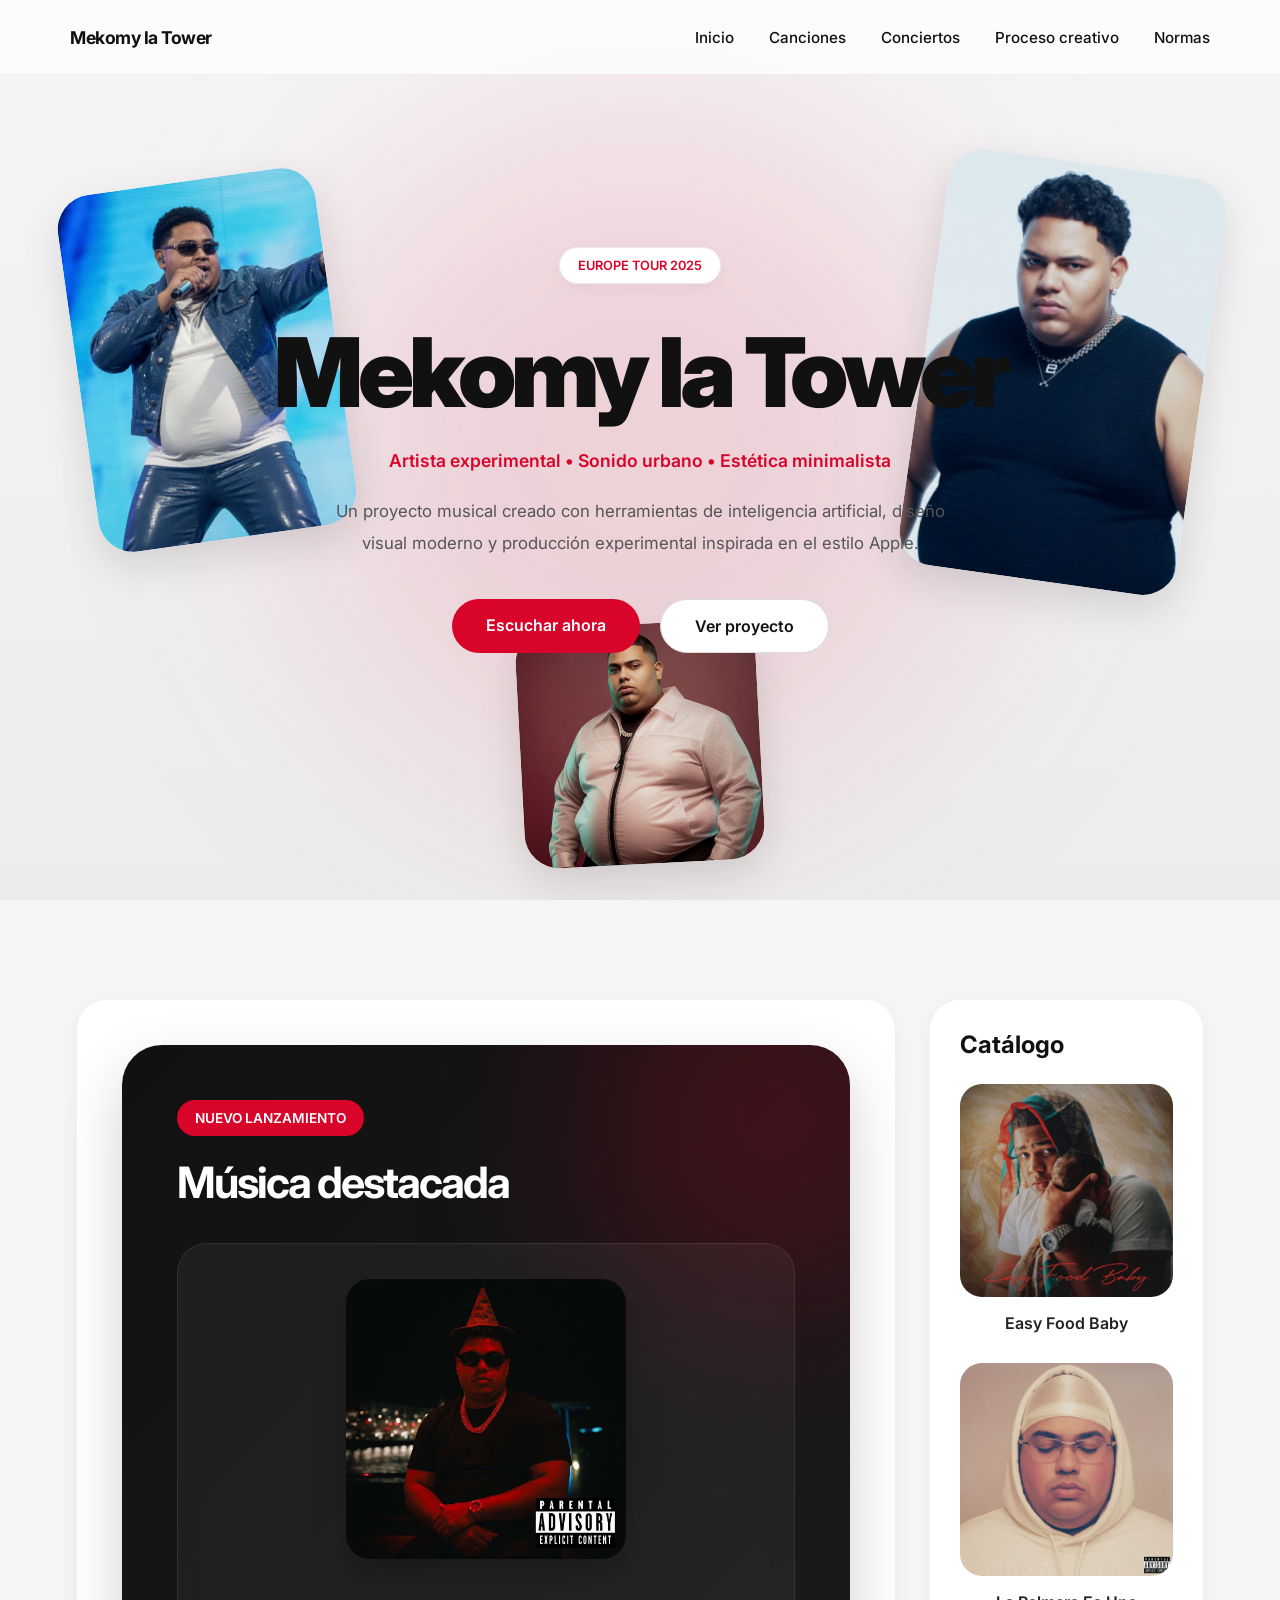
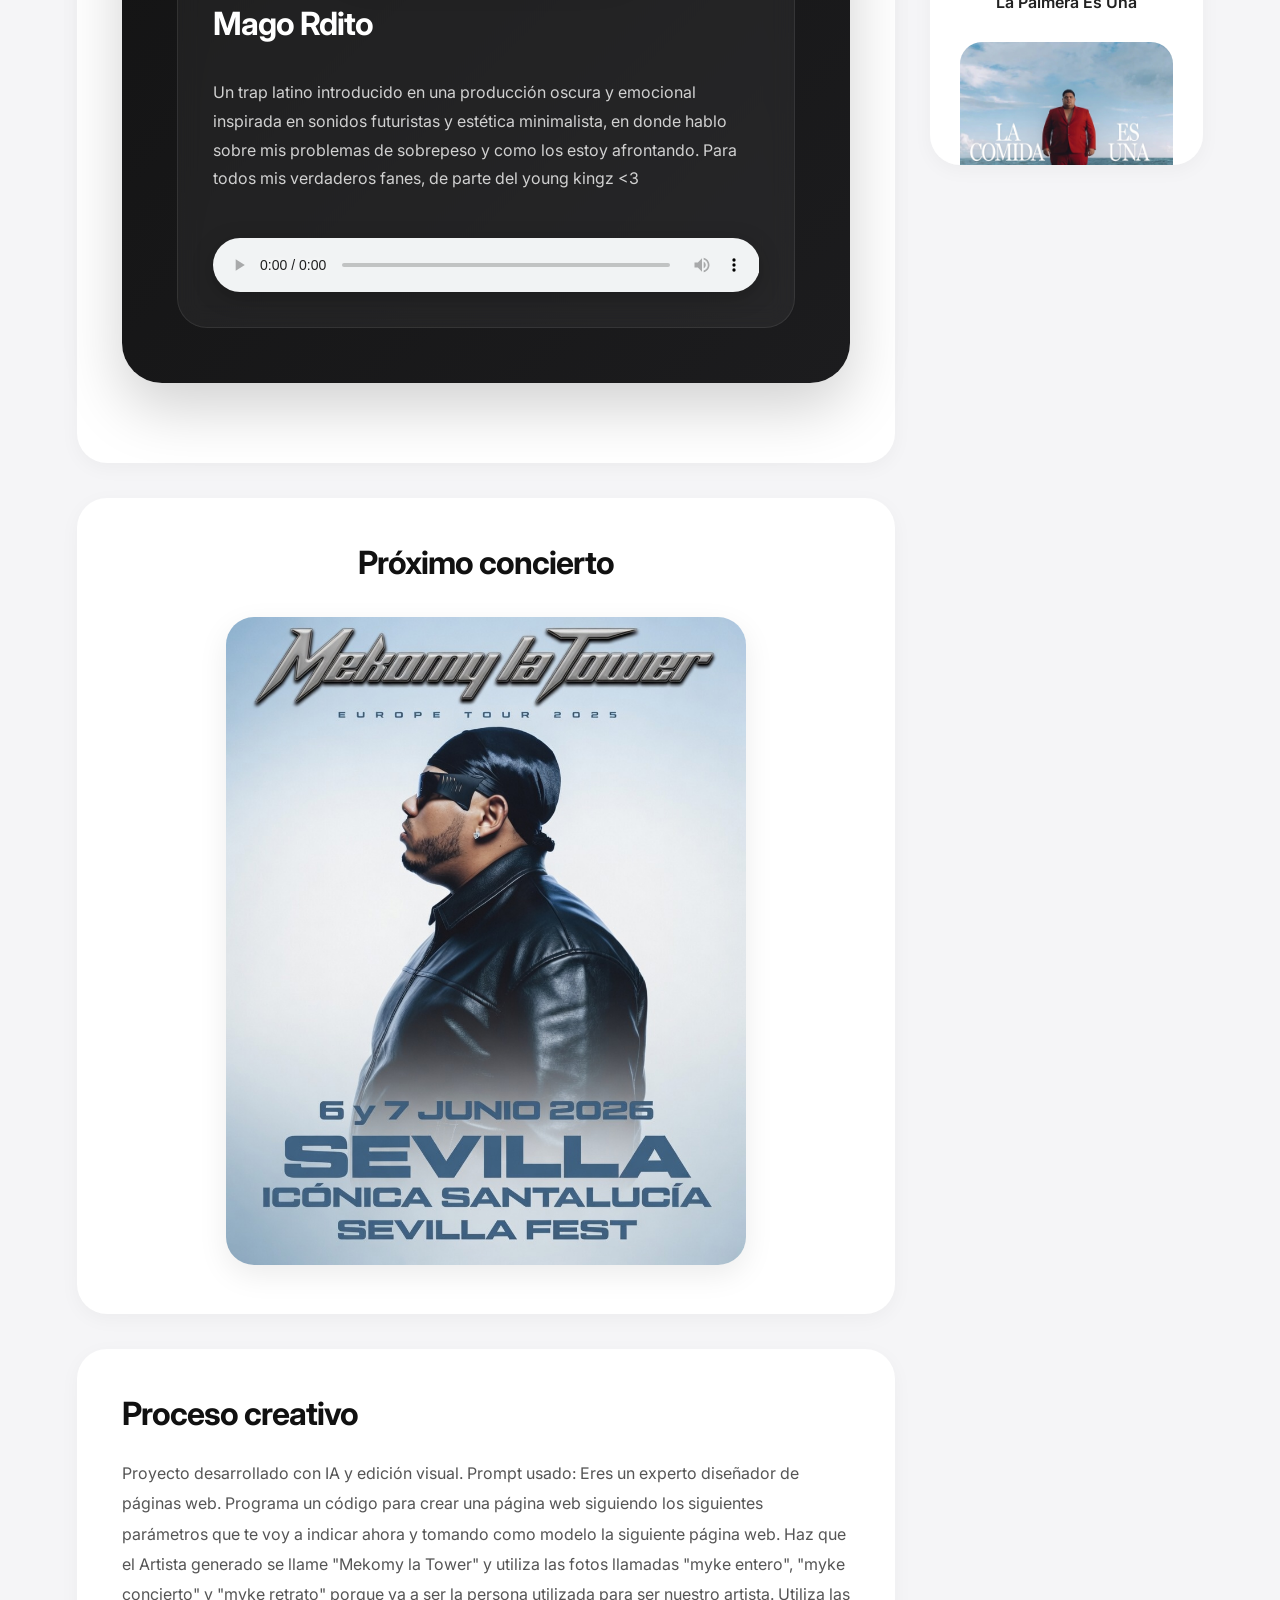
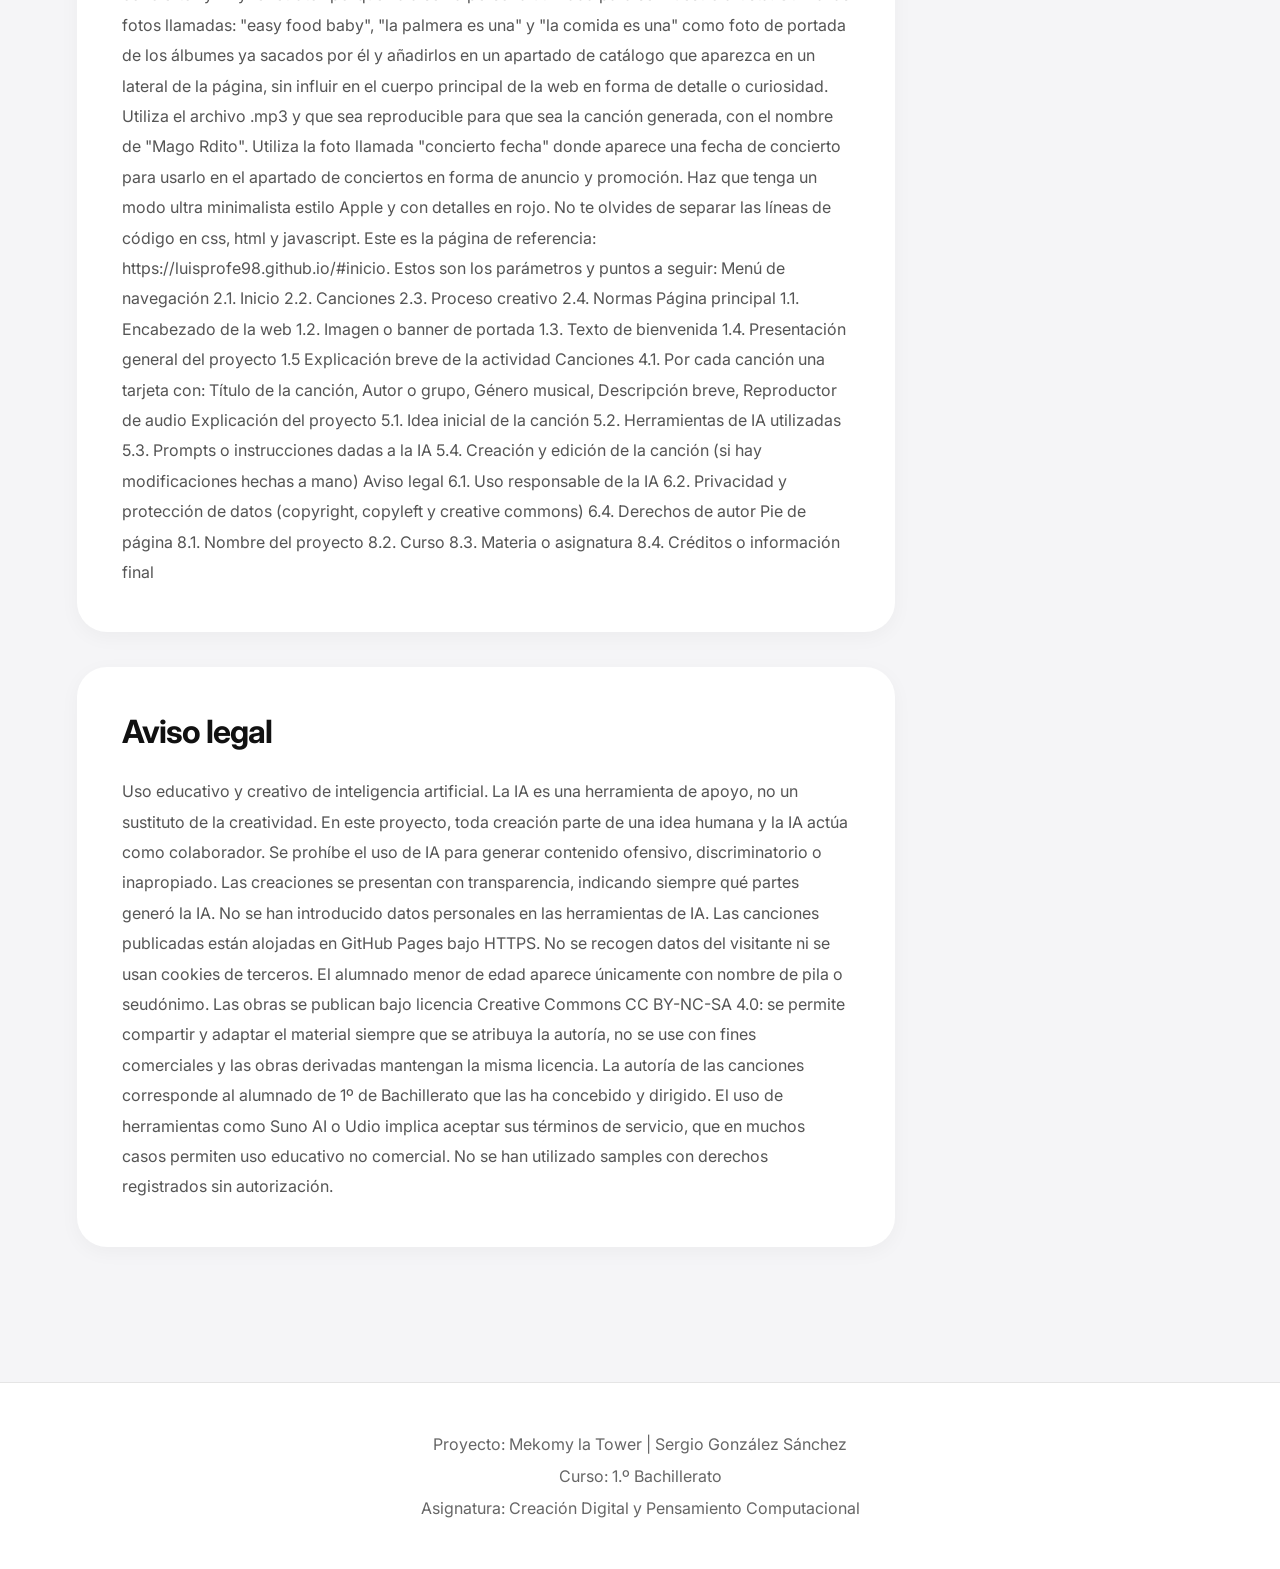
==== Trabajo CDPC/index.html @ 6e84327f "Add files via upload" ====
<!DOCTYPE html>
<html lang="es">

<head>
  <meta charset="UTF-8">
  <meta name="viewport" content="width=device-width, initial-scale=1.0">

  <title>Mekomy la Tower</title>

  <!-- CSS -->
  <link rel="stylesheet" href="./style.css">

  <!-- JS -->
  <script defer src="./script.js"></script>

</head>

<body>

  <header class="navbar">

    <div class="logo">
      Mekomy la Tower
    </div>

    <nav>
      <ul>
        <li><a href="#inicio">Inicio</a></li>
        <li><a href="#canciones">Canciones</a></li>
        <li><a href="#conciertos">Conciertos</a></li>
        <li><a href="#proceso">Proceso creativo</a></li>
        <li><a href="#normas">Normas</a></li>
      </ul>
    </nav>

  </header>

  <!-- HERO -->

  <!-- =========================
     INICIO NUEVO (REEMPLAZAR)
========================= -->

<section class="hero" id="inicio">

  <div class="hero-overlay"></div>

  <!-- IMÁGENES FLOTANTES -->
  <img src="myke concierto.jpg" class="floating-img img-1" alt="">
  <img src="myke entero.jpg" class="floating-img img-2" alt="">
  <img src="myke retrato.jpg" class="floating-img img-3" alt="">

  <div class="hero-content">

    <span class="hero-tag">
      EUROPE TOUR 2025
    </span>

    <h1>Mekomy la Tower</h1>

    <p class="subtitle">
      Artista experimental • Sonido urbano • Estética minimalista
    </p>

    <p class="welcome">
      Un proyecto musical creado con herramientas de inteligencia artificial,
      diseño visual moderno y producción experimental inspirada en el estilo Apple.
    </p>

    <div class="hero-buttons">

      <a href="#canciones" class="btn-main">
        Escuchar ahora
      </a>

      <a href="#proceso" class="btn-secondary">
        Ver proyecto
      </a>

    </div>

  </div>

</section>

  <!-- MAIN -->

  <main class="layout">

    <section class="main-content">

      <!-- CANCIONES -->

      <section class="card" id="canciones">

      <section class="songs card" id="canciones">

  <span class="listen-tag">
    NUEVO LANZAMIENTO
  </span>

  <h2>Música destacada</h2>

  <div class="song-card">

    <img src="myke mago.jpg" class="song-cover" alt="">
    <h3>Mago Rdito</h3>

    <p>
      Un trap latino introducido en una producción oscura y emocional inspirada
      en sonidos futuristas y estética minimalista, en donde hablo sobre mis problemas de sobrepeso y como los estoy afrontando. Para todos mis verdaderos fanes, de parte del young kingz <3
    </p>

    <audio controls>
      <source src="./mago-rdito.mp3" type="audio/mpeg">
    </audio>

  </div>

</section>
      </section>

      <section class="card concert" id="conciertos">

        <h2>Próximo concierto</h2>

        <img src="./concierto fecha.jpg" alt="">

      </section>

      <!-- PROCESO -->

      <section class="card" id="proceso">

        <h2>Proceso creativo</h2>

        <p>
          Proyecto desarrollado con IA y edición visual. Prompt usado:
          Eres un experto diseñador de páginas web. Programa un código para crear una página web siguiendo los siguientes parámetros que te voy a indicar ahora y tomando como modelo la siguiente página web. Haz que el Artista generado se llame "Mekomy la Tower" y utiliza las fotos llamadas "myke entero", "myke concierto" y "myke retrato" porque va a ser la persona utilizada para ser nuestro artista. Utiliza las fotos llamadas: "easy food baby", "la palmera es una" y "la comida es una" como foto de portada de los álbumes ya sacados por él y añadirlos en un apartado de catálogo que aparezca en un lateral de la página, sin influir en el cuerpo principal de la web en forma de detalle o curiosidad. Utiliza el archivo .mp3 y que sea reproducible para que sea la canción generada, con el nombre de "Mago Rdito". Utiliza la foto llamada "concierto fecha" donde aparece una fecha de concierto para usarlo en el apartado de conciertos en forma de anuncio y promoción. Haz que tenga un modo ultra minimalista estilo Apple y con detalles en rojo. No te olvides de separar las líneas de código en css, html y javascript. Este es la página de referencia: https://luisprofe98.github.io/#inicio. Estos son los parámetros y puntos a seguir:
          Menú de navegación
          2.1. Inicio
          2.2. Canciones
          2.3. Proceso creativo
          2.4. Normas
          Página principal
          1.1. Encabezado de la web
          1.2. Imagen o banner de portada
          1.3. Texto de bienvenida
          1.4. Presentación general del proyecto
          1.5 Explicación breve de la actividad
          Canciones
          4.1. Por cada canción una tarjeta con: Título de la canción, Autor o grupo, Género musical, Descripción breve, Reproductor de audio
          Explicación del proyecto
          5.1. Idea inicial de la canción
          5.2. Herramientas de IA utilizadas
          5.3. Prompts o instrucciones dadas a la IA
          5.4. Creación y edición de la canción (si hay modificaciones hechas a mano)
          Aviso legal
          6.1. Uso responsable de la IA
          6.2. Privacidad y protección de datos (copyright, copyleft y creative commons)
          6.4. Derechos de autor
          Pie de página
          8.1. Nombre del proyecto
          8.2. Curso
          8.3. Materia o asignatura
          8.4. Créditos o información final 


      </section>

      <!-- NORMAS -->

      <section class="card" id="normas">

        <h2>Aviso legal</h2>

        <p>
          Uso educativo y creativo de inteligencia artificial.
          La IA es una herramienta de apoyo, no un sustituto de la creatividad. En este proyecto, toda creación parte de una idea humana y la IA actúa como colaborador. Se prohíbe el uso de IA para generar contenido ofensivo, discriminatorio o inapropiado. Las creaciones se presentan con transparencia, indicando siempre qué partes generó la IA.
          No se han introducido datos personales en las herramientas de IA. Las canciones publicadas están alojadas en GitHub Pages bajo HTTPS. No se recogen datos del visitante ni se usan cookies de terceros. El alumnado menor de edad aparece únicamente con nombre de pila o seudónimo.
          Las obras se publican bajo licencia Creative Commons CC BY-NC-SA 4.0: se permite compartir y adaptar el material siempre que se atribuya la autoría, no se use con fines comerciales y las obras derivadas mantengan la misma licencia.
          La autoría de las canciones corresponde al alumnado de 1º de Bachillerato que las ha concebido y dirigido. El uso de herramientas como Suno AI o Udio implica aceptar sus términos de servicio, que en muchos casos permiten uso educativo no comercial. No se han utilizado samples con derechos registrados sin autorización.
        </p>

      </section>

    </section>

    <!-- SIDEBAR -->

    <aside class="sidebar">

      <div class="sidebar-card">

        <h2>Catálogo</h2>

        <div class="album">
          <img src="./easy food baby.jpg" alt="">
          <p>Easy Food Baby</p>
        </div>

        <div class="album">
          <img src="./la palmera negra.jpg" alt="">
          <p>La Palmera Es Una</p>
        </div>

        <div class="album">
          <img src="./la comida es una.jpg" alt="">
          <p>La Comida Es Una</p>
        </div>

      </div>

    </aside>

  </main>

  <footer>

    <p>Proyecto: Mekomy la Tower | Sergio González Sánchez</p>
    <p>Curso: 1.º Bachillerato</p>
    <p>Asignatura: Creación Digital y Pensamiento Computacional</p>

  </footer>

</body>

</html>
---- Trabajo CDPC/style.css ----
/* =========================
   STYLE.CSS NUEVO
   Estilo Apple minimalista
========================= */

@import url('https://fonts.googleapis.com/css2?family=Inter:wght@300;400;500;600;700;900&display=swap');

*{
  margin:0;
  padding:0;
  box-sizing:border-box;
}

html{
  scroll-behavior:smooth;
}

body{
  font-family:'Inter',sans-serif;
  background:#f5f5f7;
  color:#111;
  overflow-x:hidden;
}

/* =========================
   NAVBAR
========================= */

.navbar{
  position:fixed;
  top:0;
  width:100%;
  height:75px;

  display:flex;
  justify-content:space-between;
  align-items:center;

  padding:0 70px;

  background:rgba(255,255,255,0.7);
  backdrop-filter:blur(18px);

  border-bottom:1px solid rgba(0,0,0,0.05);

  z-index:1000;
}

.logo{
  font-size:1.1rem;
  font-weight:700;
  letter-spacing:-0.5px;
}

.navbar ul{
  display:flex;
  list-style:none;
  gap:35px;
}

.navbar a{
  text-decoration:none;
  color:#111;
  font-size:0.95rem;
  font-weight:500;
  transition:0.3s;
}

.navbar a:hover{
  color:#d90429;
}

/* =========================
   HERO
========================= */

.hero{
  height:100vh;

  background:
  linear-gradient(rgba(0,0,0,0.45), rgba(0,0,0,0.45)),
  url("./myke-concierto.jpg");

  background-size:cover;
  background-position:center;

  display:flex;
  justify-content:center;
  align-items:center;

  text-align:center;

  padding:20px;
}

.hero-content{
  max-width:850px;
}

.hero h1{
  color:white;
  font-size:5.5rem;
  font-weight:900;
  letter-spacing:-4px;
  margin-bottom:20px;
}

.subtitle{
  color:#ff4d4d;
  font-size:1.1rem;
  margin-bottom:25px;
  font-weight:500;
}

.welcome{
  color:#f1f1f1;
  line-height:1.8;
  font-size:1.05rem;
  margin-bottom:40px;
}

.btn-main{
  display:inline-block;

  padding:16px 34px;

  background:#d90429;
  color:white;

  border-radius:100px;
  text-decoration:none;

  font-weight:600;

  transition:0.3s;
}

.btn-main:hover{
  transform:translateY(-3px);
  background:#b8001f;
}

/* =========================
   LAYOUT
========================= */

.layout{
  width:88%;
  margin:auto;

  display:flex;
  gap:35px;

  padding:100px 0;
}

.main-content{
  flex:3;
}

.sidebar{
  flex:1;
}

/* =========================
   CARD
========================= */

.card{
  background:white;

  padding:45px;

  border-radius:30px;

  margin-bottom:35px;

  box-shadow:
  0 5px 20px rgba(0,0,0,0.04);

  transition:0.3s;
}

.card:hover{
  transform:translateY(-4px);
}

.card h2{
  font-size:2rem;
  margin-bottom:25px;
  letter-spacing:-1px;
}

.card p{
  color:#555;
  line-height:1.9;
}

/* =========================
   GALERÍA
========================= */

.gallery{
  display:grid;

  grid-template-columns:
  repeat(auto-fit,minmax(240px,1fr));

  gap:20px;

  margin-bottom:35px;
}

.gallery img{
  width:100%;
  height:420px;

  object-fit:cover;

  border-radius:28px;

  transition:0.4s;
}

.gallery img:hover{
  transform:scale(1.02);
}

/* =========================
   SONG CARD
========================= */

.song-card{
  display:flex;
  flex-direction:column;
  gap:20px;
}

.song-card h3{
  font-size:1.6rem;
}

audio{
  width:100%;
  margin-top:10px;
}

/* =========================
   CONCIERTO
========================= */

.concert img{
  width:100%;
  border-radius:25px;
  margin-top:20px;
}

/* =========================
   PROCESO
========================= */

.process-grid{
  display:grid;

  grid-template-columns:
  repeat(auto-fit,minmax(220px,1fr));

  gap:20px;

  margin-top:30px;
}

.process-item{
  background:#fafafa;

  padding:25px;

  border-radius:24px;

  border:1px solid #ececec;
}

.process-item h3{
  margin-bottom:15px;
}

/* =========================
   SIDEBAR
========================= */

.sidebar-card{
  position:sticky;
  top:100px;

  background:white;

  padding:30px;

  border-radius:30px;

  box-shadow:
  0 5px 20px rgba(0,0,0,0.04);
}

.sidebar-card h2{
  margin-bottom:25px;
}

.album{
  margin-bottom:30px;
}

.album img{
  width:100%;
  border-radius:22px;
  margin-bottom:12px;

  transition:0.3s;
}

.album img:hover{
  transform:scale(1.03);
}

.album p{
  text-align:center;
  font-weight:600;
  color:#222;
}

/* =========================
   FOOTER
========================= */

footer{
  background:#fff;

  border-top:1px solid #e5e5e5;

  text-align:center;

  padding:45px 20px;

  color:#666;

  line-height:2;
}

/* =========================
   ANIMACIONES
========================= */

.hidden{
  opacity:0;
  transform:translateY(40px);
}

.show{
  opacity:1;
  transform:translateY(0);
  transition:all 1s ease;
}

/* =========================
   RESPONSIVE
========================= */

@media(max-width:1000px){

  .layout{
    flex-direction:column;
  }

  .sidebar{
    width:100%;
  }

}

@media(max-width:768px){

  .navbar{
    padding:0 25px;
  }

  .navbar ul{
    gap:18px;
  }

  .hero h1{
    font-size:3.5rem;
    letter-spacing:-2px;
  }

  .card{
    padding:30px;
  }

}

/* =========================
   CONCIERTO MÁS PEQUEÑO
========================= */

.concert{
  text-align:center;
}

.concert img{
  width:100%;
  max-width:520px;

  border-radius:28px;

  margin-top:25px;

  box-shadow:
  0 10px 30px rgba(0,0,0,0.08);

  transition:0.4s;
}

.concert img:hover{
  transform:scale(1.02);
}

.concert h2{
  margin-bottom:10px;
}

/* =========================
   SECCIÓN CANCIÓN PREMIUM
========================= */

.songs{
  position:relative;

  overflow:hidden;

  background:
  linear-gradient(
    135deg,
    #111 0%,
    #1c1c1e 100%
  );

  color:white;

  border-radius:40px;

  padding:55px;

  box-shadow:
  0 25px 60px rgba(0,0,0,0.18);
}

/* EFECTO ROJO DIFUMINADO */

.songs::before{
  content:"";

  position:absolute;

  width:350px;
  height:350px;

  background:#d9042940;

  border-radius:50%;

  filter:blur(100px);

  top:-100px;
  right:-100px;
}

/* TITULO */

.songs h2{
  position:relative;

  font-size:2.7rem;

  margin-bottom:35px;

  letter-spacing:-2px;

  z-index:2;
}

/* TARJETA */

.song-card{
  position:relative;

  z-index:2;

  background:
  rgba(255,255,255,0.05);

  border:
  1px solid rgba(255,255,255,0.08);

  border-radius:30px;

  padding:35px;

  backdrop-filter:blur(12px);
}

/* TEXTO */

.song-card h3{
  font-size:2rem;

  margin-bottom:15px;

  letter-spacing:-1px;
}

.song-card p{
  color:#d1d1d1;

  line-height:1.8;
}

/* AUDIO */

audio{
  width:100%;

  margin-top:25px;

  border-radius:20px;

  filter:
  drop-shadow(0 5px 10px rgba(0,0,0,0.25));
}

/* BOTÓN EXTRA */

.listen-tag{
  display:inline-block;

  margin-bottom:20px;

  padding:10px 18px;

  border-radius:100px;

  background:#d90429;

  color:white;

  font-size:0.85rem;
  font-weight:600;
}

/* AÑADIR AL FINAL DEL CSS */

.song-cover{
  width:100%;
  max-width:280px;

  display:block;

  margin:0 auto 25px auto;

  border-radius:24px;

  box-shadow:
  0 15px 35px rgba(0,0,0,0.25);

  object-fit:cover;
}

/* =========================
   SIDEBAR SCROLLABLE
========================= */

.sidebar-card{
  position:sticky;
  top:100px;

  background:white;

  padding:30px;

  border-radius:30px;

  box-shadow:
  0 5px 20px rgba(0,0,0,0.04);

  /* NUEVO */
  max-height:85vh;
  overflow-y:auto;

  scrollbar-width:thin;
}

/* SCROLL PERSONALIZADO */

.sidebar-card::-webkit-scrollbar{
  width:6px;
}

.sidebar-card::-webkit-scrollbar-thumb{
  background:#d90429;
  border-radius:20px;
}

.sidebar-card::-webkit-scrollbar-track{
  background:transparent;
}

#inicio,
#canciones,
#proceso,
#normas{
  scroll-margin-top:120px;
}

.hero{
  position:relative;

  height:100vh;

  overflow:hidden;

  background:
  linear-gradient(
    180deg,
    #f5f5f7 0%,
    #ececec 100%
  );

  display:flex;
  justify-content:center;
  align-items:center;

  text-align:center;

  padding:20px;
}

/* CAPA SUAVE */

.hero-overlay{
  position:absolute;
  width:700px;
  height:700px;

  background:#d9042920;

  border-radius:50%;

  filter:blur(120px);

  z-index:0;
}

/* CONTENIDO */

.hero-content{
  position:relative;
  z-index:5;

  max-width:850px;
}

.hero-tag{
  display:inline-block;

  padding:10px 18px;

  background:white;

  border:1px solid #ececec;

  border-radius:100px;

  font-size:0.8rem;
  font-weight:600;

  color:#d90429;

  margin-bottom:30px;

  box-shadow:
  0 5px 15px rgba(0,0,0,0.04);
}

.hero h1{
  font-size:6rem;
  font-weight:900;

  letter-spacing:-5px;

  color:#111;

  margin-bottom:20px;
}

.subtitle{
  font-size:1.1rem;

  color:#d90429;

  margin-bottom:25px;

  font-weight:600;
}

.welcome{
  max-width:650px;

  margin:auto;

  color:#555;

  line-height:1.9;

  font-size:1.05rem;

  margin-bottom:40px;
}

/* BOTONES */

.hero-buttons{
  display:flex;
  justify-content:center;
  gap:20px;
}

.btn-main{
  padding:16px 34px;

  border-radius:100px;

  background:#d90429;
  color:white;

  text-decoration:none;

  font-weight:600;

  transition:0.3s;
}

.btn-main:hover{
  transform:translateY(-3px);
}

.btn-secondary{
  padding:16px 34px;

  border-radius:100px;

  background:white;
  color:#111;

  text-decoration:none;

  border:1px solid #ddd;

  font-weight:600;

  transition:0.3s;
}

.btn-secondary:hover{
  background:#f0f0f0;
}

/* =========================
   IMÁGENES FLOTANTES
========================= */

.floating-img{
  position:absolute;

  object-fit:cover;

  border-radius:35px;

  box-shadow:
  0 15px 40px rgba(0,0,0,0.12);

  transition:0.4s;
}

/* FOTO IZQUIERDA */

.img-1{
  width:260px;
  height:360px;

  left:6%;
  top:20%;

  transform:rotate(-8deg);
}

/* FOTO DERECHA */

.img-2{
  width:280px;
  height:420px;

  right:6%;
  top:18%;

  transform:rotate(8deg);
}

/* FOTO ABAJO */

.img-3{
  width:240px;
  height:240px;

  bottom:4%;
  left:50%;

  transform:
  translateX(-50%)
  rotate(-3deg);
}

/* HOVER */

.floating-img:hover{
  transform:scale(1.03);
}

/* =========================
   RESPONSIVE
========================= */

@media(max-width:1200px){

  .img-1,
  .img-2{
    width:220px;
    height:320px;
  }

}

@media(max-width:950px){

  .floating-img{
    display:none;
  }

  .hero h1{
    font-size:4rem;
  }

}

@media(max-width:600px){

  .hero h1{
    font-size:3rem;
    letter-spacing:-2px;
  }

  .hero-buttons{
    flex-direction:column;
    align-items:center;
  }

}

#inicio,
#canciones,
#conciertos,
#proceso,
#normas{
  scroll-margin-top:120px;
}
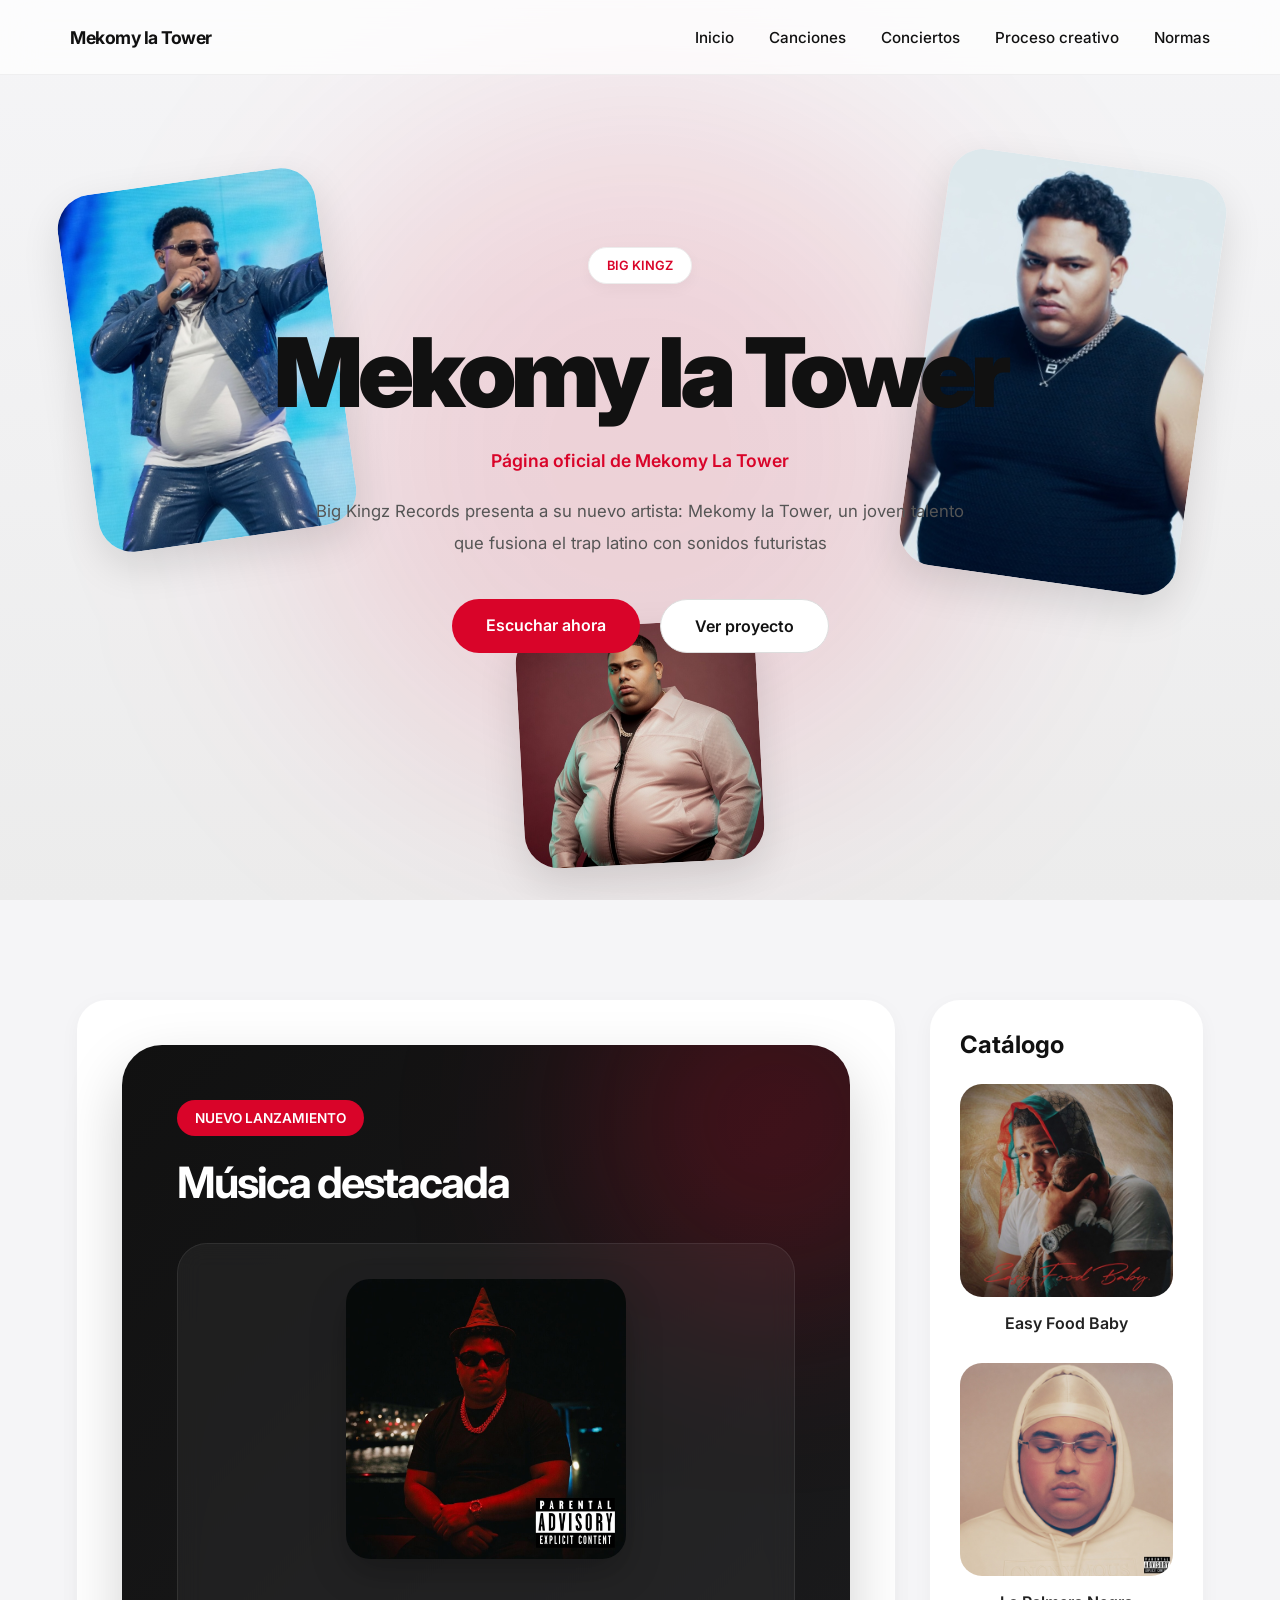
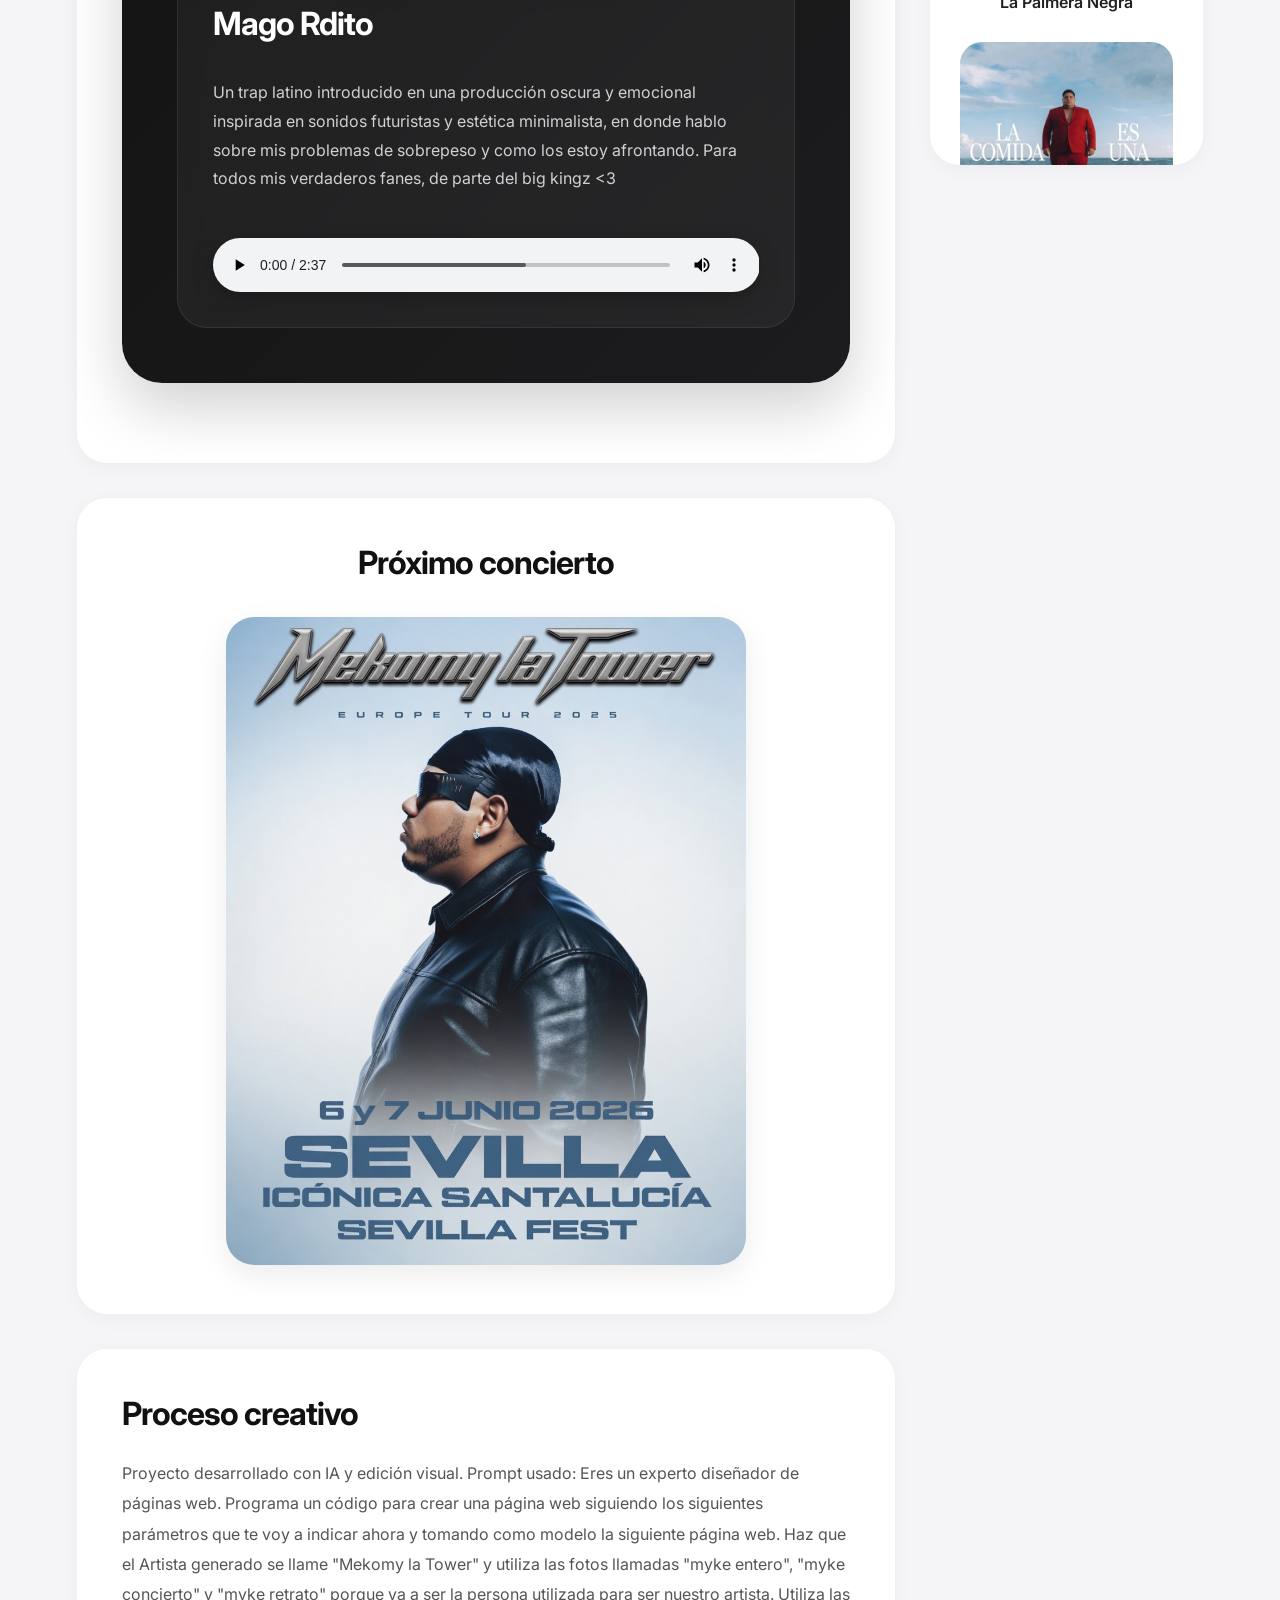
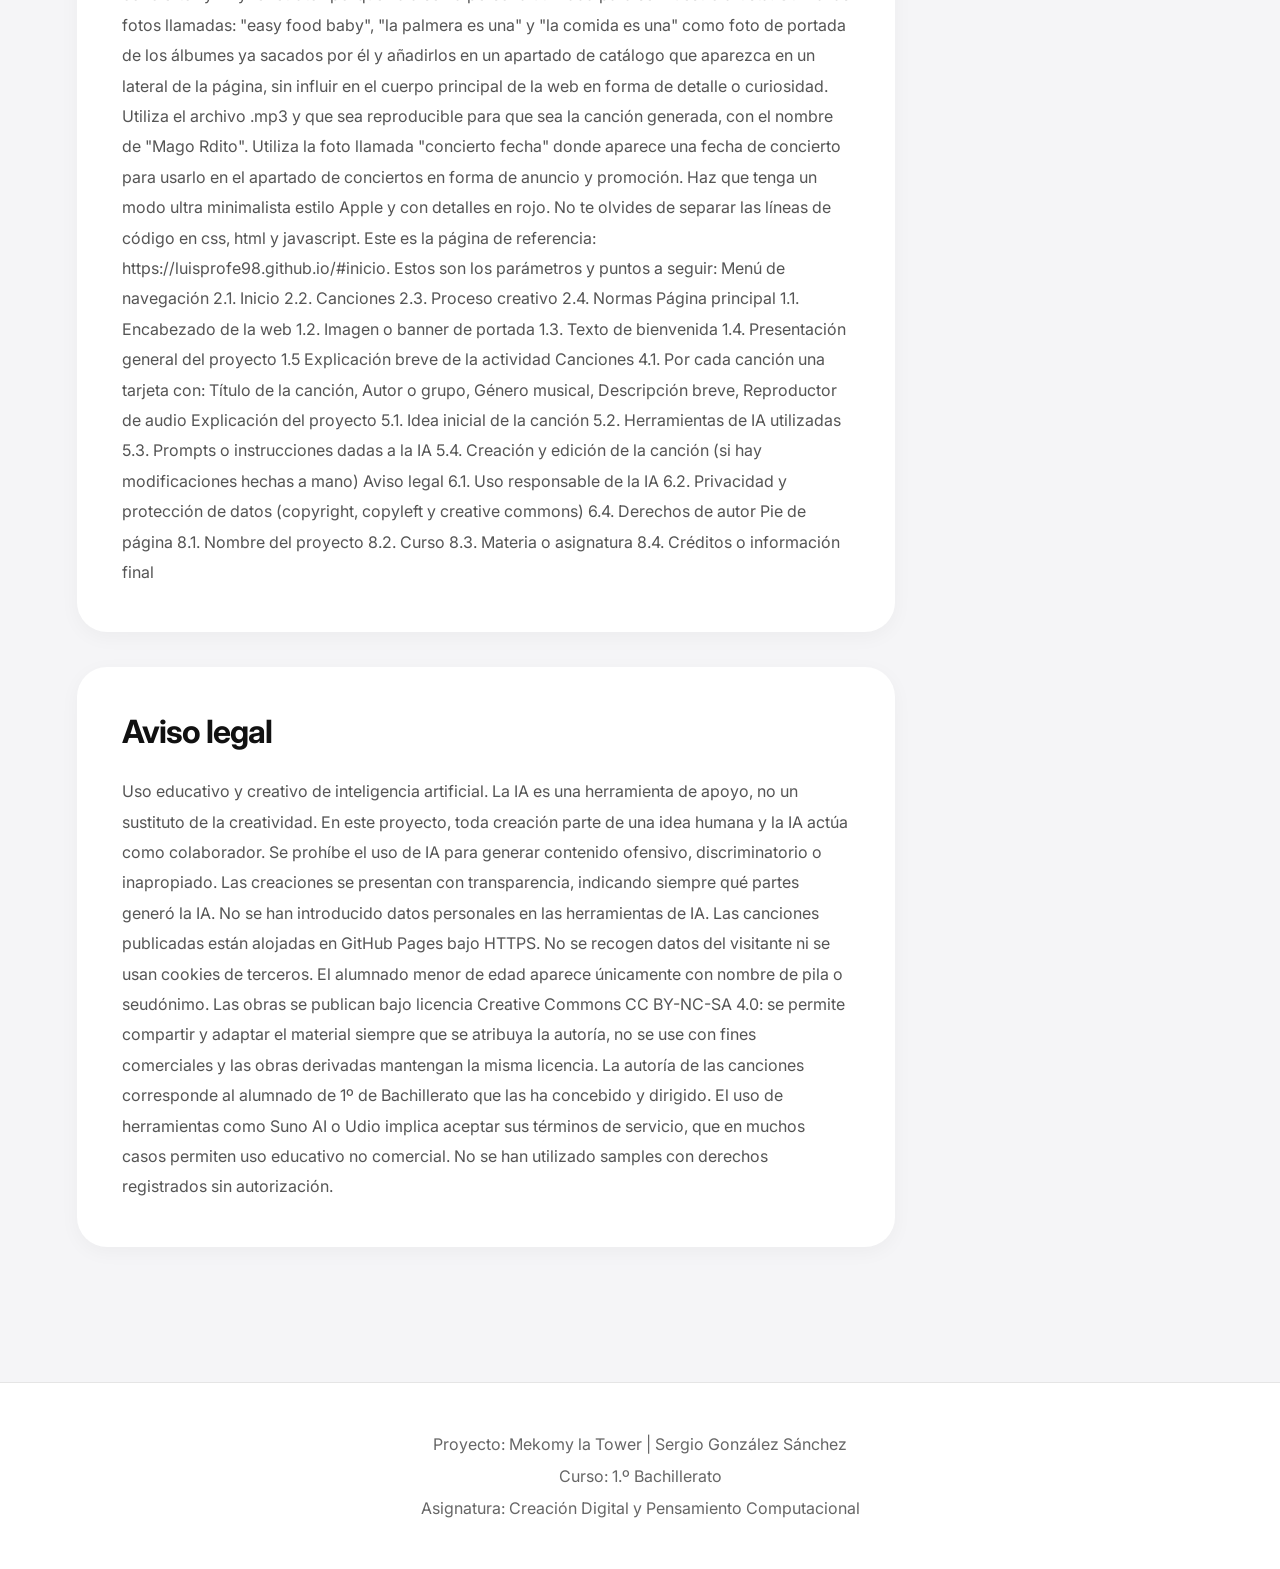
==== commit 6706c987: "Add files via upload" ====
--- a/Trabajo CDPC/index.html
+++ b/Trabajo CDPC/index.html
@@ -53,18 +53,17 @@
   <div class="hero-content">
 
     <span class="hero-tag">
-      EUROPE TOUR 2025
+      BIG KINGZ
     </span>
 
     <h1>Mekomy la Tower</h1>
 
     <p class="subtitle">
-      Artista experimental • Sonido urbano • Estética minimalista
+      Página oficial de Mekomy La Tower
     </p>
 
     <p class="welcome">
-      Un proyecto musical creado con herramientas de inteligencia artificial,
-      diseño visual moderno y producción experimental inspirada en el estilo Apple.
+      Big Kingz Records presenta a su nuevo artista: Mekomy la Tower, un joven talento que fusiona el trap latino con sonidos futuristas
     </p>
 
     <div class="hero-buttons">
@@ -108,11 +107,11 @@
 
     <p>
       Un trap latino introducido en una producción oscura y emocional inspirada
-      en sonidos futuristas y estética minimalista, en donde hablo sobre mis problemas de sobrepeso y como los estoy afrontando. Para todos mis verdaderos fanes, de parte del young kingz <3
+      en sonidos futuristas y estética minimalista, en donde hablo sobre mis problemas de sobrepeso y como los estoy afrontando. Para todos mis verdaderos fanes, de parte del big kingz <3
     </p>
 
     <audio controls>
-      <source src="./mago-rdito.mp3" type="audio/mpeg">
+      <source src="Mago Rdito.mp3" type="audio/mpeg">
     </audio>
 
   </div>
@@ -201,7 +200,7 @@
 
         <div class="album">
           <img src="./la palmera negra.jpg" alt="">
-          <p>La Palmera Es Una</p>
+          <p>La Palmera Negra</p>
         </div>
 
         <div class="album">
